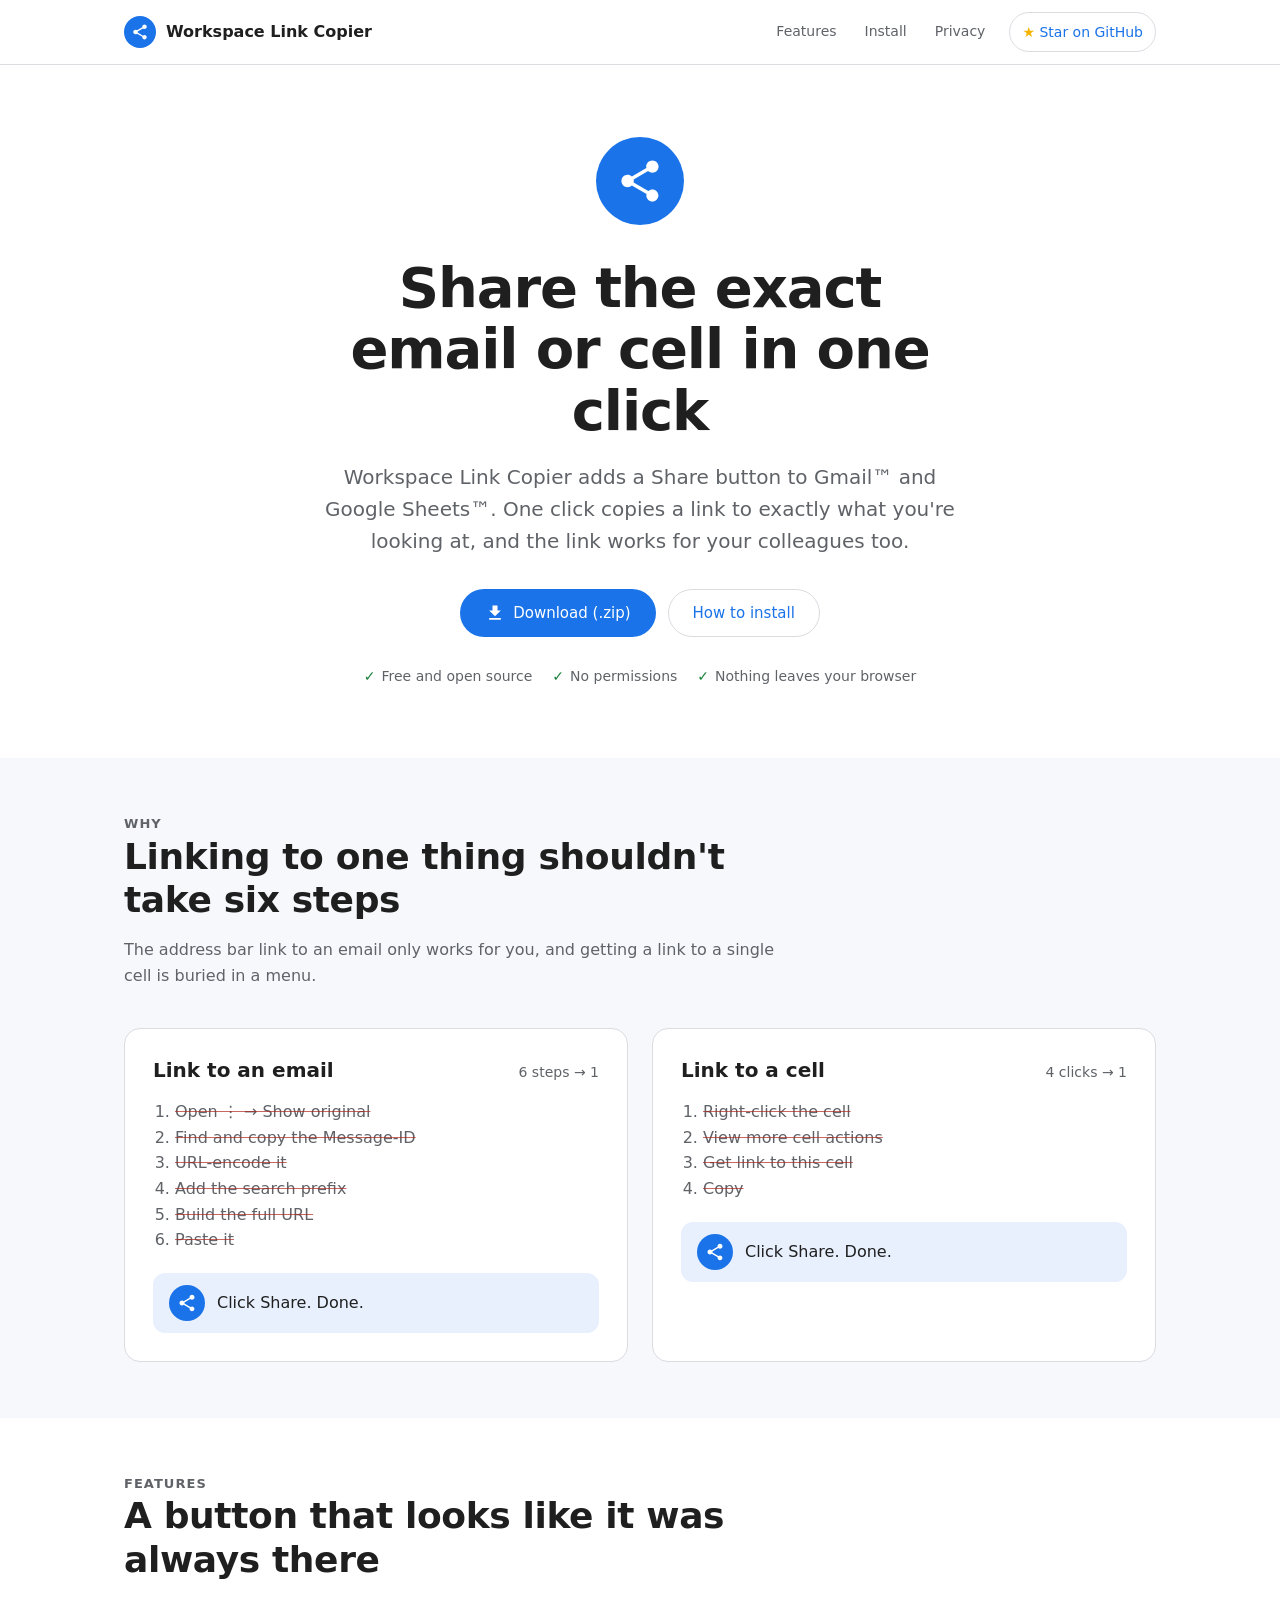
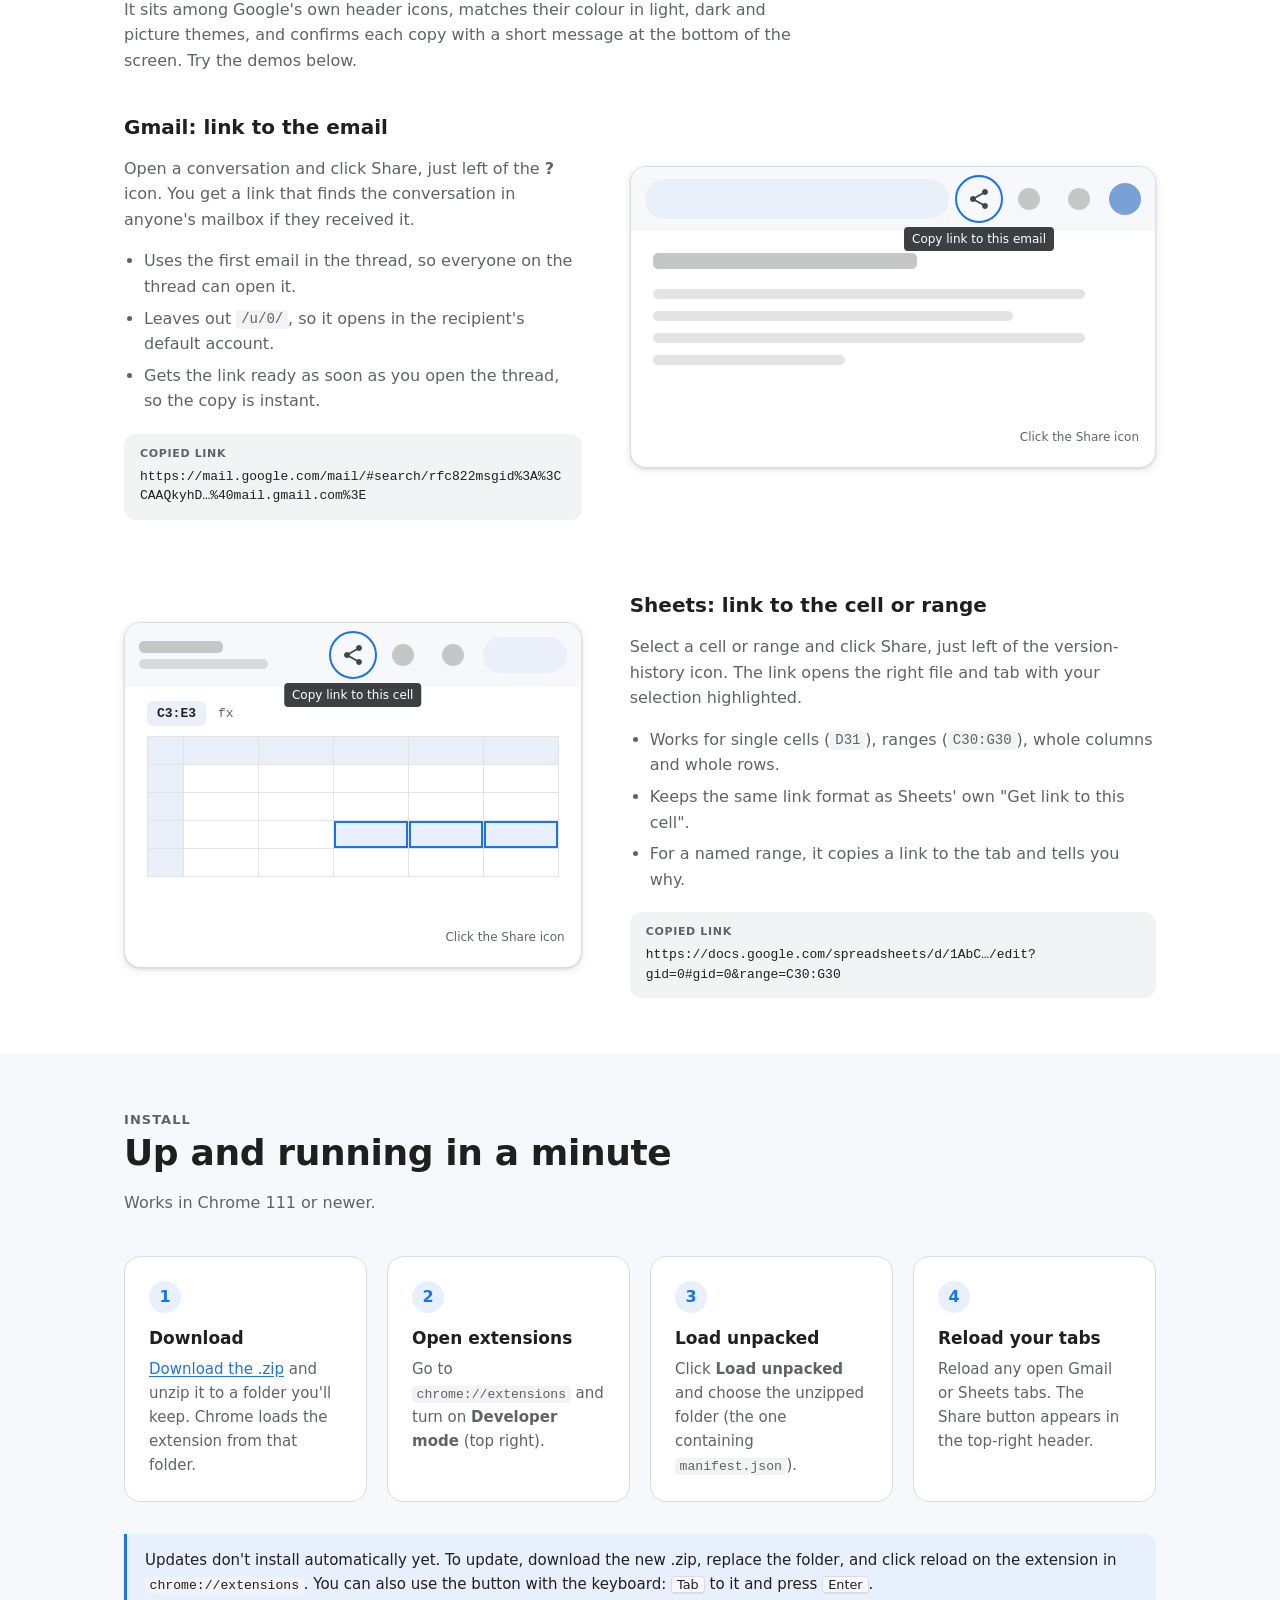
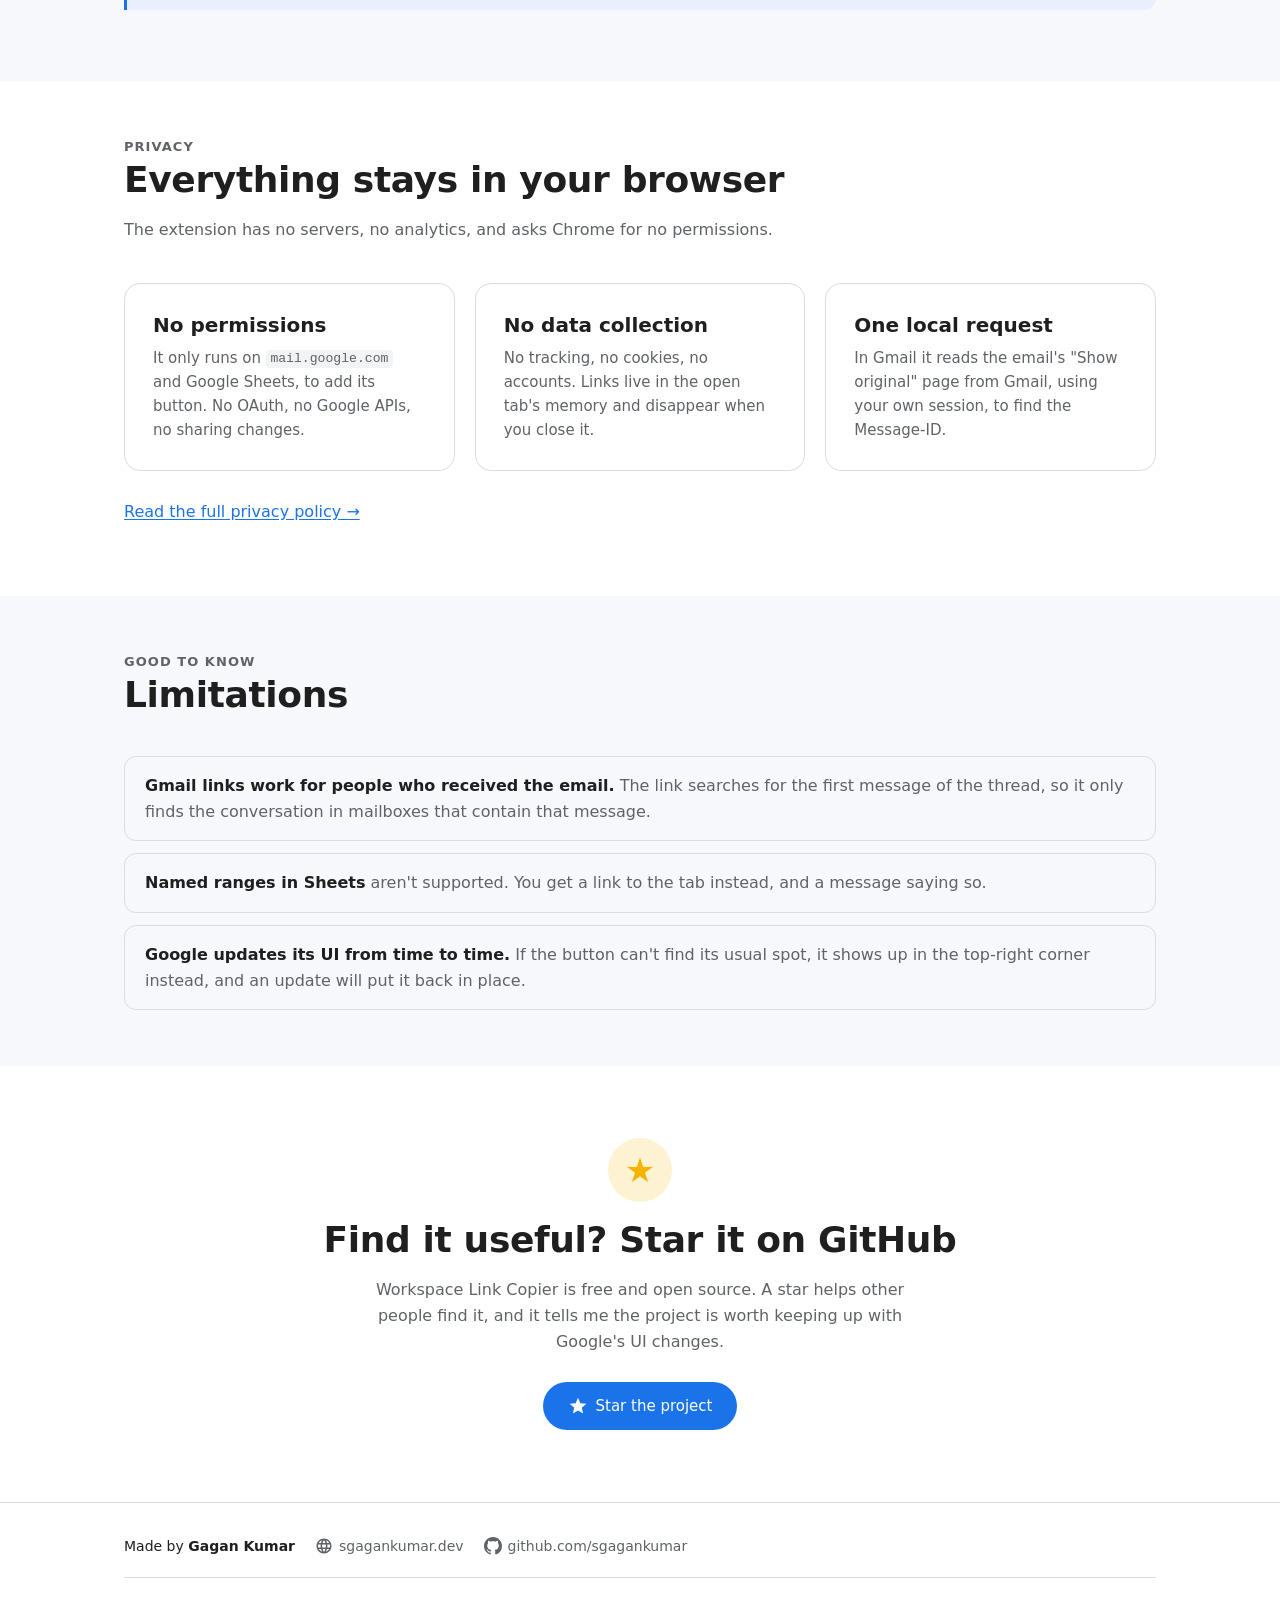
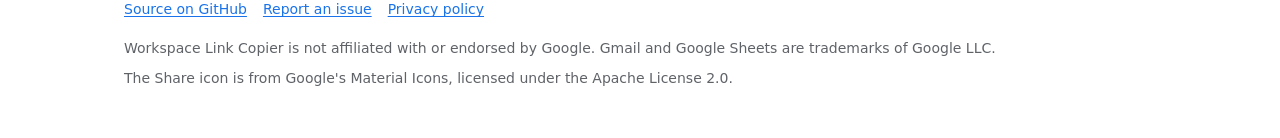
==== docs/index.html @ bc9a59db "Add project website, store assets, logo and star requests - docs/: GitHub Pages site (landing page w" ====
<!doctype html>
<html lang="en">
<head>
  <meta charset="utf-8">
  <meta name="viewport" content="width=device-width, initial-scale=1">
  <title>Workspace Link Copier</title>
  <meta name="description" content="Copy Email & Cell Links for Gmail™ and Sheets™ in one click. A free Chrome extension with no permissions; nothing leaves your browser.">
  <meta name="theme-color" content="#1a73e8">
  <link rel="icon" type="image/svg+xml" href="assets/icon.svg">
  <link rel="icon" type="image/png" sizes="32x32" href="assets/favicon-32.png">
  <link rel="apple-touch-icon" href="assets/icon-128.png">
  <meta property="og:type" content="website">
  <meta property="og:title" content="Workspace Link Copier">
  <meta property="og:description" content="Copy Email & Cell Links for Gmail™ and Sheets™ in one click.">
  <meta property="og:url" content="https://sgagankumar.github.io/workspace-link-copier/">
  <meta property="og:image" content="https://sgagankumar.github.io/workspace-link-copier/assets/social-preview.png">
  <meta name="twitter:card" content="summary_large_image">
  <link rel="stylesheet" href="assets/site.css">
</head>
<body>

<header class="nav">
  <div class="wrap">
    <a class="brand" href="./"><img src="assets/icon.svg" alt="" width="32" height="32">Workspace Link Copier</a>
    <nav class="nav-links" aria-label="Main">
      <a href="#features">Features</a>
      <a href="#install">Install</a>
      <a href="privacy.html">Privacy</a>
      <a class="keep nav-star" href="https://github.com/sgagankumar/workspace-link-copier"><span aria-hidden="true">★</span> Star on GitHub</a>
    </nav>
  </div>
</header>

<main>
  <div class="hero">
    <div class="wrap">
      <img class="hero-icon" src="assets/icon.svg" alt="" width="88" height="88">
      <h1>Share the exact email or cell in one click</h1>
      <p class="lede">Workspace Link Copier adds a Share button to Gmail™ and Google Sheets™. One click copies a link to exactly what you're looking at, and the link works for your colleagues too.</p>
      <div class="cta">
        <a class="btn btn-primary" href="https://github.com/sgagankumar/workspace-link-copier/archive/refs/heads/main.zip">
          <svg viewBox="0 0 24 24" aria-hidden="true"><path d="M5 20h14v-2H5v2zm14-11h-4V3H9v6H5l7 7 7-7z"/></svg>
          Download (.zip)
        </a>
        <a class="btn btn-secondary" href="#install">How to install</a>
      </div>
      <ul class="badges">
        <li>Free and open source</li>
        <li>No permissions</li>
        <li>Nothing leaves your browser</li>
      </ul>
    </div>
  </div>

  <section class="section-alt" aria-labelledby="why">
    <div class="wrap">
      <div class="section-head">
        <p class="eyebrow">Why</p>
        <h2 id="why">Linking to one thing shouldn't take six steps</h2>
        <p>The address bar link to an email only works for you, and getting a link to a single cell is buried in a menu.</p>
      </div>
      <div class="compare">
        <div class="card">
          <h3>Link to an email <span class="count">6 steps → 1</span></h3>
          <ol class="steps-old">
            <li>Open ⋮ → Show original</li>
            <li>Find and copy the Message-ID</li>
            <li>URL-encode it</li>
            <li>Add the search prefix</li>
            <li>Build the full URL</li>
            <li>Paste it</li>
          </ol>
          <div class="step-new">
            <span class="glyph"><svg viewBox="0 0 24 24" aria-hidden="true"><path d="M18 16.08c-.76 0-1.44.3-1.96.77L8.91 12.7c.05-.23.09-.46.09-.7s-.04-.47-.09-.7l7.05-4.11c.54.5 1.25.81 2.04.81 1.66 0 3-1.34 3-3s-1.34-3-3-3-3 1.34-3 3c0 .24.04.47.09.7L8.04 9.81C7.5 9.31 6.79 9 6 9c-1.66 0-3 1.34-3 3s1.34 3 3 3c.79 0 1.5-.31 2.04-.81l7.12 4.16c-.05.21-.08.43-.08.65 0 1.61 1.31 2.92 2.92 2.92 1.61 0 2.92-1.31 2.92-2.92s-1.31-2.92-2.92-2.92z"/></svg></span>
            Click Share. Done.
          </div>
        </div>
        <div class="card">
          <h3>Link to a cell <span class="count">4 clicks → 1</span></h3>
          <ol class="steps-old">
            <li>Right-click the cell</li>
            <li>View more cell actions</li>
            <li>Get link to this cell</li>
            <li>Copy</li>
          </ol>
          <div class="step-new">
            <span class="glyph"><svg viewBox="0 0 24 24" aria-hidden="true"><path d="M18 16.08c-.76 0-1.44.3-1.96.77L8.91 12.7c.05-.23.09-.46.09-.7s-.04-.47-.09-.7l7.05-4.11c.54.5 1.25.81 2.04.81 1.66 0 3-1.34 3-3s-1.34-3-3-3-3 1.34-3 3c0 .24.04.47.09.7L8.04 9.81C7.5 9.31 6.79 9 6 9c-1.66 0-3 1.34-3 3s1.34 3 3 3c.79 0 1.5-.31 2.04-.81l7.12 4.16c-.05.21-.08.43-.08.65 0 1.61 1.31 2.92 2.92 2.92 1.61 0 2.92-1.31 2.92-2.92s-1.31-2.92-2.92-2.92z"/></svg></span>
            Click Share. Done.
          </div>
        </div>
      </div>
    </div>
  </section>

  <section id="features" aria-labelledby="features-title">
    <div class="wrap">
      <div class="section-head">
        <p class="eyebrow">Features</p>
        <h2 id="features-title">A button that looks like it was always there</h2>
        <p>It sits among Google's own header icons, matches their colour in light, dark and picture themes, and confirms each copy with a short message at the bottom of the screen. Try the demos below.</p>
      </div>

      <div class="feature">
        <div class="feature-copy">
          <h3>Gmail: link to the email</h3>
          <p>Open a conversation and click Share, just left of the <strong>?</strong> icon. You get a link that finds the conversation in anyone's mailbox if they received it.</p>
          <ul>
            <li>Uses the first email in the thread, so everyone on the thread can open it.</li>
            <li>Leaves out <code>/u/0/</code>, so it opens in the recipient's default account.</li>
            <li>Gets the link ready as soon as you open the thread, so the copy is instant.</li>
          </ul>
          <div class="link-sample"><span>Copied link</span>https://mail.google.com/mail/#search/rfc822msgid%3A%3CCAAQkyhD…%40mail.gmail.com%3E</div>
        </div>
        <div class="mock" data-demo>
          <div class="mock-bar">
            <div class="mock-pill"></div>
            <button class="demo-share" type="button" aria-label="Demo: copy link to this email">
              <svg viewBox="0 0 24 24" aria-hidden="true"><path d="M18 16.08c-.76 0-1.44.3-1.96.77L8.91 12.7c.05-.23.09-.46.09-.7s-.04-.47-.09-.7l7.05-4.11c.54.5 1.25.81 2.04.81 1.66 0 3-1.34 3-3s-1.34-3-3-3-3 1.34-3 3c0 .24.04.47.09.7L8.04 9.81C7.5 9.31 6.79 9 6 9c-1.66 0-3 1.34-3 3s1.34 3 3 3c.79 0 1.5-.31 2.04-.81l7.12 4.16c-.05.21-.08.43-.08.65 0 1.61 1.31 2.92 2.92 2.92 1.61 0 2.92-1.31 2.92-2.92s-1.31-2.92-2.92-2.92z"/></svg>
              <span class="mock-tooltip">Copy link to this email</span>
            </button>
            <span class="mock-dot"></span>
            <span class="mock-dot"></span>
            <span class="mock-avatar"></span>
          </div>
          <div class="mock-body">
            <div class="mock-line head"></div>
            <div class="mock-line w90"></div>
            <div class="mock-line w75"></div>
            <div class="mock-line w90"></div>
            <div class="mock-line w40"></div>
          </div>
          <div class="mock-snackbar" role="status" hidden>Link to email copied</div>
          <span class="mock-hint">Click the Share icon</span>
        </div>
      </div>

      <div class="feature flip">
        <div class="feature-copy">
          <h3>Sheets: link to the cell or range</h3>
          <p>Select a cell or range and click Share, just left of the version-history icon. The link opens the right file and tab with your selection highlighted.</p>
          <ul>
            <li>Works for single cells (<code>D31</code>), ranges (<code>C30:G30</code>), whole columns and whole rows.</li>
            <li>Keeps the same link format as Sheets' own "Get link to this cell".</li>
            <li>For a named range, it copies a link to the tab and tells you why.</li>
          </ul>
          <div class="link-sample"><span>Copied link</span>https://docs.google.com/spreadsheets/d/1AbC…/edit?gid=0#gid=0&amp;range=C30:G30</div>
        </div>
        <div class="mock" data-demo>
          <div class="mock-bar">
            <div class="mock-title"><i></i><i></i></div>
            <button class="demo-share" type="button" aria-label="Demo: copy link to this cell">
              <svg viewBox="0 0 24 24" aria-hidden="true"><path d="M18 16.08c-.76 0-1.44.3-1.96.77L8.91 12.7c.05-.23.09-.46.09-.7s-.04-.47-.09-.7l7.05-4.11c.54.5 1.25.81 2.04.81 1.66 0 3-1.34 3-3s-1.34-3-3-3-3 1.34-3 3c0 .24.04.47.09.7L8.04 9.81C7.5 9.31 6.79 9 6 9c-1.66 0-3 1.34-3 3s1.34 3 3 3c.79 0 1.5-.31 2.04-.81l7.12 4.16c-.05.21-.08.43-.08.65 0 1.61 1.31 2.92 2.92 2.92 1.61 0 2.92-1.31 2.92-2.92s-1.31-2.92-2.92-2.92z"/></svg>
              <span class="mock-tooltip">Copy link to this cell</span>
            </button>
            <span class="mock-dot"></span>
            <span class="mock-dot"></span>
            <span class="mock-chip"></span>
          </div>
          <div class="mock-namebox"><b>C3:E3</b><span>fx</span></div>
          <div class="mock-grid" aria-hidden="true">
            <div class="hdr"></div><div class="hdr"></div><div class="hdr"></div><div class="hdr"></div><div class="hdr"></div><div class="hdr"></div>
            <div class="hdr"></div><div></div><div></div><div></div><div></div><div></div>
            <div class="hdr"></div><div></div><div></div><div></div><div></div><div></div>
            <div class="hdr"></div><div></div><div></div><div class="sel"></div><div class="sel"></div><div class="sel"></div>
            <div class="hdr"></div><div></div><div></div><div></div><div></div><div></div>
          </div>
          <div class="mock-snackbar" role="status" hidden>Link to C3:E3 copied</div>
          <span class="mock-hint">Click the Share icon</span>
        </div>
      </div>
    </div>
  </section>

  <section id="install" class="section-alt" aria-labelledby="install-title">
    <div class="wrap">
      <div class="section-head">
        <p class="eyebrow">Install</p>
        <h2 id="install-title">Up and running in a minute</h2>
        <p>Works in Chrome 111 or newer.</p>
      </div>
      <ol class="steps">
        <li>
          <h3>Download</h3>
          <p><a href="https://github.com/sgagankumar/workspace-link-copier/archive/refs/heads/main.zip">Download the .zip</a> and unzip it to a folder you'll keep. Chrome loads the extension from that folder.</p>
        </li>
        <li>
          <h3>Open extensions</h3>
          <p>Go to <code>chrome://extensions</code> and turn on <strong>Developer mode</strong> (top right).</p>
        </li>
        <li>
          <h3>Load unpacked</h3>
          <p>Click <strong>Load unpacked</strong> and choose the unzipped folder (the one containing <code>manifest.json</code>).</p>
        </li>
        <li>
          <h3>Reload your tabs</h3>
          <p>Reload any open Gmail or Sheets tabs. The Share button appears in the top-right header.</p>
        </li>
      </ol>
      <p class="note">Updates don't install automatically yet. To update, download the new .zip, replace the folder, and click reload on the extension in <code>chrome://extensions</code>. You can also use the button with the keyboard: <kbd>Tab</kbd> to it and press <kbd>Enter</kbd>.</p>
    </div>
  </section>

  <section aria-labelledby="privacy-title">
    <div class="wrap">
      <div class="section-head">
        <p class="eyebrow">Privacy</p>
        <h2 id="privacy-title">Everything stays in your browser</h2>
        <p>The extension has no servers, no analytics, and asks Chrome for no permissions.</p>
      </div>
      <div class="pillars">
        <div class="card">
          <h3>No permissions</h3>
          <p>It only runs on <code>mail.google.com</code> and Google Sheets, to add its button. No OAuth, no Google APIs, no sharing changes.</p>
        </div>
        <div class="card">
          <h3>No data collection</h3>
          <p>No tracking, no cookies, no accounts. Links live in the open tab's memory and disappear when you close it.</p>
        </div>
        <div class="card">
          <h3>One local request</h3>
          <p>In Gmail it reads the email's "Show original" page from Gmail, using your own session, to find the Message-ID.</p>
        </div>
      </div>
      <p><a href="privacy.html">Read the full privacy policy →</a></p>
    </div>
  </section>

  <section class="section-alt" aria-labelledby="limits-title">
    <div class="wrap">
      <div class="section-head">
        <p class="eyebrow">Good to know</p>
        <h2 id="limits-title">Limitations</h2>
      </div>
      <ul class="limits">
        <li><strong>Gmail links work for people who received the email.</strong> The link searches for the first message of the thread, so it only finds the conversation in mailboxes that contain that message.</li>
        <li><strong>Named ranges in Sheets</strong> aren't supported. You get a link to the tab instead, and a message saying so.</li>
        <li><strong>Google updates its UI from time to time.</strong> If the button can't find its usual spot, it shows up in the top-right corner instead, and an update will put it back in place.</li>
      </ul>
    </div>
  </section>

  <section class="star-cta" aria-labelledby="star-title">
    <div class="wrap">
      <span class="star-glyph" aria-hidden="true">★</span>
      <h2 id="star-title">Find it useful? Star it on GitHub</h2>
      <p>Workspace Link Copier is free and open source. A star helps other people find it, and it tells me the project is worth keeping up with Google's UI changes.</p>
      <a class="btn btn-primary" href="https://github.com/sgagankumar/workspace-link-copier">
        <svg viewBox="0 0 24 24" aria-hidden="true"><path d="M12 17.27 18.18 21l-1.64-7.03L22 9.24l-7.19-.61L12 2 9.19 8.63 2 9.24l5.46 4.73L5.82 21z"/></svg>
        Star the project
      </a>
    </div>
  </section>
</main>

<footer>
  <div class="wrap">
    <div class="dev">
      <span>Made by <strong>Gagan Kumar</strong></span>
      <a href="https://sgagankumar.dev"><svg viewBox="0 0 24 24" aria-hidden="true"><path d="M11.99 2C6.47 2 2 6.48 2 12s4.47 10 9.99 10C17.52 22 22 17.52 22 12S17.52 2 11.99 2zm6.93 6h-2.95c-.32-1.25-.78-2.45-1.38-3.56 1.84.63 3.37 1.91 4.33 3.56zM12 4.04c.83 1.2 1.48 2.53 1.91 3.96h-3.82c.43-1.43 1.08-2.76 1.91-3.96zM4.26 14C4.1 13.36 4 12.69 4 12s.1-1.36.26-2h3.38c-.08.66-.14 1.32-.14 2 0 .68.06 1.34.14 2H4.26zm.82 2h2.95c.32 1.25.78 2.45 1.38 3.56-1.84-.63-3.37-1.9-4.33-3.56zm2.95-8H5.08c.96-1.66 2.49-2.93 4.33-3.56C8.81 5.55 8.35 6.75 8.03 8zM12 19.96c-.83-1.2-1.48-2.53-1.91-3.96h3.82c-.43 1.43-1.08 2.76-1.91 3.96zM14.34 14H9.66c-.09-.66-.16-1.32-.16-2 0-.68.07-1.35.16-2h4.68c.09.65.16 1.32.16 2 0 .68-.07 1.34-.16 2zm.25 5.56c.6-1.11 1.06-2.31 1.38-3.56h2.95c-.96 1.65-2.49 2.93-4.33 3.56zM16.36 14c.08-.66.14-1.32.14-2 0-.68-.06-1.34-.14-2h3.38c.16.64.26 1.31.26 2s-.1 1.36-.26 2h-3.38z"/></svg>sgagankumar.dev</a>
      <a href="https://github.com/sgagankumar"><svg viewBox="0 0 16 16" aria-hidden="true"><path d="M8 0C3.58 0 0 3.58 0 8c0 3.54 2.29 6.53 5.47 7.59.4.07.55-.17.55-.38 0-.19-.01-.82-.01-1.49-2.01.37-2.53-.49-2.69-.94-.09-.23-.48-.94-.82-1.13-.28-.15-.68-.52-.01-.53.63-.01 1.08.58 1.23.82.72 1.21 1.87.87 2.33.66.07-.52.28-.87.51-1.07-1.78-.2-3.64-.89-3.64-3.95 0-.87.31-1.59.82-2.15-.08-.2-.36-1.02.08-2.12 0 0 .67-.21 2.2.82.64-.18 1.32-.27 2-.27.68 0 1.36.09 2 .27 1.53-1.04 2.2-.82 2.2-.82.44 1.1.16 1.92.08 2.12.51.56.82 1.27.82 2.15 0 3.07-1.87 3.75-3.65 3.95.29.25.54.73.54 1.48 0 1.07-.01 1.93-.01 2.2 0 .21.15.46.55.38A8.013 8.013 0 0016 8c0-4.42-3.58-8-8-8z"/></svg>github.com/sgagankumar</a>
    </div>
    <nav aria-label="Footer">
      <a href="https://github.com/sgagankumar/workspace-link-copier">Source on GitHub</a>
      <a href="https://github.com/sgagankumar/workspace-link-copier/issues">Report an issue</a>
      <a href="privacy.html">Privacy policy</a>
    </nav>
    <p>Workspace Link Copier is not affiliated with or endorsed by Google. Gmail and Google Sheets are trademarks of Google LLC.</p>
    <p>The Share icon is from Google's Material Icons, licensed under the Apache License 2.0.</p>
  </div>
</footer>

<script>
  // Demo mocks: clicking the Share icon shows the snackbar, like the real extension.
  for (const mock of document.querySelectorAll('[data-demo]')) {
    const button = mock.querySelector('.demo-share');
    const snackbar = mock.querySelector('.mock-snackbar');
    const hint = mock.querySelector('.mock-hint');
    let timer = 0;
    button.addEventListener('click', () => {
      clearTimeout(timer);
      snackbar.hidden = false;
      if (hint) hint.remove();
      timer = setTimeout(() => { snackbar.hidden = true; }, 4000);
    });
  }
</script>
</body>
</html>
---- docs/assets/site.css ----
/* Workspace Link Copier — project site */

:root {
  --bg: #ffffff;
  --surface: #f6f8fc;
  --surface-2: #eaf0fa;
  --text: #1f1f1f;
  --muted: #5f6368;
  --border: #dadce0;
  --accent: #1a73e8;
  --accent-hover: #1765cc;
  --accent-ink: #ffffff;
  --accent-soft: #e8f0fe;
  --code-bg: #f1f3f4;
  --mock-bg: #ffffff;
  --mock-bar: #f6f8fc;
  --mock-icon: #c4c7c5;
  --mock-line: #e3e3e3;
  --icon: #444746;
  --tooltip-bg: #3c4043;
  --tooltip-ink: #ffffff;
  --snackbar: #323232;
  --strike: #b3261e;
  --ok: #188038;
  --shadow: 0 1px 2px rgba(60, 64, 67, 0.15), 0 2px 6px 2px rgba(60, 64, 67, 0.08);
  --radius: 16px;
  --font: system-ui, -apple-system, "Segoe UI", Roboto, "Helvetica Neue", Arial, sans-serif;
  --mono: ui-monospace, SFMono-Regular, Consolas, "Liberation Mono", Menlo, monospace;
  color-scheme: light;
}

@media (prefers-color-scheme: dark) {
  :root {
    --bg: #131314;
    --surface: #1b1c1d;
    --surface-2: #232527;
    --text: #e3e3e3;
    --muted: #9aa0a6;
    --border: #3c4043;
    --accent: #8ab4f8;
    --accent-hover: #aecbfa;
    --accent-ink: #062e6f;
    --accent-soft: #1d2f4d;
    --code-bg: #2a2b2d;
    --mock-bg: #1f1f1f;
    --mock-bar: #282a2c;
    --mock-icon: #5f6368;
    --mock-line: #3c4043;
    --icon: #c4c7c5;
    --tooltip-bg: #e8eaed;
    --tooltip-ink: #202124;
    --strike: #f2b8b5;
    --ok: #81c995;
    --shadow: 0 1px 3px rgba(0, 0, 0, 0.5), 0 4px 8px 3px rgba(0, 0, 0, 0.25);
    color-scheme: dark;
  }
}

*,
*::before,
*::after {
  box-sizing: border-box;
}

html {
  scroll-behavior: smooth;
}

body {
  margin: 0;
  background: var(--bg);
  color: var(--text);
  font: 400 16px/1.6 var(--font);
  -webkit-font-smoothing: antialiased;
}

a {
  color: var(--accent);
  text-underline-offset: 2px;
}

a:hover {
  color: var(--accent-hover);
}

code {
  font-family: var(--mono);
  font-size: 0.875em;
  background: var(--code-bg);
  padding: 0.1em 0.35em;
  border-radius: 4px;
  overflow-wrap: anywhere;
}

kbd {
  font-family: var(--font);
  font-size: 0.85em;
  border: 1px solid var(--border);
  border-bottom-width: 2px;
  border-radius: 4px;
  padding: 0 0.4em;
  background: var(--surface);
}

.wrap {
  width: 100%;
  max-width: 1080px;
  margin: 0 auto;
  padding: 0 24px;
}

@media (max-width: 600px) {
  .wrap {
    padding: 0 16px;
  }
}

/* ---------------------------------------------------------------- nav */

.nav {
  position: sticky;
  top: 0;
  z-index: 10;
  background: color-mix(in srgb, var(--bg) 88%, transparent);
  backdrop-filter: saturate(1.4) blur(10px);
  border-bottom: 1px solid var(--border);
}

.nav .wrap {
  display: flex;
  align-items: center;
  gap: 24px;
  height: 64px;
}

.brand {
  display: flex;
  align-items: center;
  gap: 10px;
  color: var(--text);
  text-decoration: none;
  font-weight: 600;
  white-space: nowrap;
}

.brand:hover {
  color: var(--text);
}

.brand img {
  width: 32px;
  height: 32px;
}

.nav-links {
  display: flex;
  gap: 4px;
  margin-left: auto;
}

.nav-links a {
  color: var(--muted);
  text-decoration: none;
  font-size: 14px;
  font-weight: 500;
  padding: 8px 12px;
  border-radius: 999px;
}

.nav-links a:hover {
  color: var(--text);
  background: var(--surface-2);
}

@media (max-width: 720px) {
  .nav-links a:not(.keep) {
    display: none;
  }
}

.nav-links .nav-star {
  color: var(--accent);
  border: 1px solid var(--border);
  margin-left: 8px;
}

.nav-links .nav-star span {
  color: #f4b400;
}

.nav-links .nav-star:hover {
  color: var(--accent);
  background: var(--accent-soft);
}

@media (max-width: 420px) {
  .brand {
    font-size: 15px;
  }

  .nav-links .nav-star {
    padding: 8px 10px;
    margin-left: 0;
  }
}

/* ---------------------------------------------------------------- star call to action */

.star-cta {
  text-align: center;
  padding: 72px 0;
}

.star-cta .star-glyph {
  display: inline-grid;
  place-items: center;
  width: 64px;
  height: 64px;
  margin-bottom: 16px;
  border-radius: 50%;
  background: color-mix(in srgb, #f4b400 18%, transparent);
  color: #f4b400;
  font-size: 34px;
  line-height: 1;
}

.star-cta p {
  max-width: 560px;
  margin: 0 auto 28px;
  color: var(--muted);
}

/* ---------------------------------------------------------------- buttons */

.btn {
  display: inline-flex;
  align-items: center;
  gap: 8px;
  height: 48px;
  padding: 0 24px;
  border-radius: 999px;
  font: 500 15px/1 var(--font);
  text-decoration: none;
  border: 1px solid transparent;
  transition: background-color 150ms, box-shadow 150ms;
}

.btn svg {
  width: 20px;
  height: 20px;
  fill: currentColor;
}

.btn-primary {
  background: var(--accent);
  color: var(--accent-ink);
}

.btn-primary:hover {
  background: var(--accent-hover);
  color: var(--accent-ink);
  box-shadow: var(--shadow);
}

.btn-secondary {
  border-color: var(--border);
  color: var(--accent);
  background: transparent;
}

.btn-secondary:hover {
  background: var(--accent-soft);
}

.btn:focus-visible,
.demo-share:focus-visible {
  outline: 2px solid var(--accent);
  outline-offset: 2px;
}

/* ---------------------------------------------------------------- hero */

.hero {
  padding: 72px 0 56px;
  text-align: center;
}

.hero-icon {
  width: 88px;
  height: 88px;
  margin-bottom: 24px;
}

.hero h1 {
  font-size: clamp(34px, 6vw, 56px);
  line-height: 1.1;
  letter-spacing: -0.02em;
  margin: 0 auto 20px;
  max-width: 16ch;
  font-weight: 700;
}

.hero .lede {
  font-size: clamp(17px, 2.2vw, 20px);
  color: var(--muted);
  max-width: 640px;
  margin: 0 auto 32px;
}

.cta {
  display: flex;
  flex-wrap: wrap;
  justify-content: center;
  gap: 12px;
}

.badges {
  display: flex;
  flex-wrap: wrap;
  justify-content: center;
  gap: 8px 20px;
  margin-top: 28px;
  padding: 0;
  list-style: none;
  color: var(--muted);
  font-size: 14px;
}

.badges li::before {
  content: "✓";
  color: var(--ok);
  font-weight: 700;
  margin-right: 6px;
}

/* ---------------------------------------------------------------- sections */

section {
  padding: 56px 0;
}

.section-alt {
  background: var(--surface);
}

.eyebrow {
  color: var(--accent);
  font-size: 13px;
  font-weight: 600;
  letter-spacing: 0.08em;
  text-transform: uppercase;
  margin: 0 0 8px;
}

h2 {
  font-size: clamp(26px, 4vw, 36px);
  line-height: 1.2;
  letter-spacing: -0.01em;
  margin: 0 0 16px;
}

h3 {
  font-size: 20px;
  line-height: 1.3;
  margin: 0 0 8px;
}

.section-head {
  max-width: 680px;
  margin-bottom: 40px;
}

.section-head p {
  color: var(--muted);
  margin: 0;
}

/* ---------------------------------------------------------------- before / after */

.compare {
  display: grid;
  grid-template-columns: repeat(2, minmax(0, 1fr));
  gap: 24px;
}

@media (max-width: 760px) {
  .compare {
    grid-template-columns: minmax(0, 1fr);
  }
}

.card {
  background: var(--bg);
  border: 1px solid var(--border);
  border-radius: var(--radius);
  padding: 28px;
}

.card h3 {
  display: flex;
  align-items: baseline;
  justify-content: space-between;
  gap: 12px;
}

.count {
  font-size: 14px;
  font-weight: 500;
  color: var(--muted);
  white-space: nowrap;
}

.steps-old {
  margin: 16px 0 20px;
  padding-left: 22px;
  color: var(--muted);
}

.steps-old li {
  text-decoration: line-through;
  text-decoration-color: color-mix(in srgb, var(--strike) 70%, transparent);
}

.step-new {
  display: flex;
  align-items: center;
  gap: 12px;
  padding: 12px 16px;
  border-radius: 12px;
  background: var(--accent-soft);
  font-weight: 500;
}

.step-new .glyph {
  flex: none;
  width: 36px;
  height: 36px;
  border-radius: 50%;
  display: grid;
  place-items: center;
  background: var(--accent);
  color: var(--accent-ink);
}

.step-new .glyph svg {
  width: 20px;
  height: 20px;
  fill: currentColor;
}

/* ---------------------------------------------------------------- features */

.feature {
  display: grid;
  grid-template-columns: minmax(0, 1fr) minmax(0, 1.15fr);
  gap: 48px;
  align-items: center;
}

.feature + .feature {
  margin-top: 72px;
}

.feature.flip .feature-copy {
  order: 2;
}

@media (max-width: 860px) {
  .feature {
    grid-template-columns: minmax(0, 1fr);
    gap: 28px;
  }

  .feature.flip .feature-copy {
    order: 0;
  }
}

.feature-copy p {
  color: var(--muted);
}

.feature-copy ul {
  padding-left: 20px;
  color: var(--muted);
}

.feature-copy li + li {
  margin-top: 6px;
}

.link-sample {
  margin-top: 20px;
  padding: 14px 16px;
  border-radius: 12px;
  background: var(--code-bg);
  font: 13px/1.5 var(--mono);
  color: var(--text);
  overflow-wrap: anywhere;
}

.link-sample span {
  display: block;
  font: 600 11px/1 var(--font);
  letter-spacing: 0.06em;
  text-transform: uppercase;
  color: var(--muted);
  margin-bottom: 8px;
}

/* ---------------------------------------------------------------- mock UI */

.mock {
  position: relative;
  background: var(--mock-bg);
  border: 1px solid var(--border);
  border-radius: var(--radius);
  box-shadow: var(--shadow);
  overflow: hidden;
  min-height: 300px;
}

.mock-bar {
  display: flex;
  align-items: center;
  gap: 10px;
  height: 64px;
  padding: 0 14px;
  background: var(--mock-bar);
}

.mock-pill {
  flex: 1;
  min-width: 0;
  height: 40px;
  border-radius: 999px;
  background: var(--surface-2);
}

.mock-title {
  display: flex;
  flex-direction: column;
  gap: 6px;
  flex: 1;
  min-width: 0;
}

.mock-title i {
  display: block;
  height: 10px;
  border-radius: 5px;
  background: var(--mock-icon);
}

.mock-title i:first-child {
  width: 46%;
  height: 12px;
}

.mock-title i:last-child {
  width: 70%;
  opacity: 0.6;
}

.mock-dot {
  flex: none;
  width: 22px;
  height: 22px;
  margin: 9px;
  border-radius: 50%;
  background: var(--mock-icon);
}

.mock-avatar {
  flex: none;
  width: 32px;
  height: 32px;
  border-radius: 50%;
  background: color-mix(in srgb, var(--accent) 45%, var(--mock-icon));
}

.mock-chip {
  flex: none;
  width: 84px;
  height: 36px;
  border-radius: 999px;
  background: var(--surface-2);
}

.demo-share {
  position: relative;
  flex: none;
  width: 40px;
  height: 40px;
  border: 0;
  padding: 0;
  border-radius: 50%;
  display: grid;
  place-items: center;
  background: transparent;
  color: var(--icon);
  cursor: pointer;
  transition: background-color 150ms;
}

.demo-share svg {
  width: 24px;
  height: 24px;
  fill: currentColor;
}

.demo-share:hover {
  background: color-mix(in srgb, currentColor 8%, transparent);
}

.demo-share:active {
  background: color-mix(in srgb, currentColor 12%, transparent);
}

/* attention ring so the eye finds the button in the mock */
.demo-share::after {
  content: "";
  position: absolute;
  inset: -4px;
  border-radius: 50%;
  border: 2px solid var(--accent);
  animation: pulse 2.4s ease-out infinite;
  pointer-events: none;
}

@keyframes pulse {
  0% {
    opacity: 0.9;
    transform: scale(0.9);
  }
  70%,
  100% {
    opacity: 0;
    transform: scale(1.35);
  }
}

.mock-tooltip {
  position: absolute;
  top: calc(100% + 8px);
  left: 50%;
  transform: translateX(-50%);
  white-space: nowrap;
  padding: 4px 8px;
  border-radius: 4px;
  background: var(--tooltip-bg);
  color: var(--tooltip-ink);
  font: 500 12px/16px var(--font);
  pointer-events: none;
}

.mock-body {
  padding: 22px 22px 90px;
}

.mock-line {
  height: 10px;
  border-radius: 5px;
  background: var(--mock-line);
  margin-bottom: 12px;
}

.mock-line.w90 {
  width: 90%;
}

.mock-line.w75 {
  width: 75%;
}

.mock-line.w60 {
  width: 60%;
}

.mock-line.w40 {
  width: 40%;
}

.mock-line.head {
  height: 16px;
  width: 55%;
  background: var(--mock-icon);
  margin-bottom: 20px;
}

.mock-grid {
  display: grid;
  grid-template-columns: 36px repeat(5, 1fr);
  border-top: 1px solid var(--mock-line);
  border-left: 1px solid var(--mock-line);
  margin: 0 22px 90px;
}

.mock-grid div {
  height: 28px;
  border-right: 1px solid var(--mock-line);
  border-bottom: 1px solid var(--mock-line);
}

.mock-grid .hdr {
  background: var(--surface-2);
}

.mock-grid .sel {
  background: var(--accent-soft);
  box-shadow: inset 0 0 0 2px var(--accent);
}

.mock-namebox {
  display: flex;
  align-items: center;
  gap: 12px;
  margin: 14px 22px 10px;
  font: 500 13px/1 var(--mono);
  color: var(--muted);
}

.mock-namebox b {
  padding: 6px 10px;
  border-radius: 6px;
  background: var(--surface-2);
  color: var(--text);
}

.mock-snackbar {
  position: absolute;
  left: 16px;
  bottom: 16px;
  min-width: min(288px, calc(100% - 32px));
  padding: 14px 24px;
  border-radius: 4px;
  background: var(--snackbar);
  color: #fff;
  font: 400 14px/20px var(--font);
  box-shadow: 0 3px 5px -1px rgba(0, 0, 0, 0.2), 0 6px 10px rgba(0, 0, 0, 0.14), 0 1px 18px rgba(0, 0, 0, 0.12);
  transition: opacity 150ms, transform 150ms;
}

.mock-snackbar[hidden] {
  display: block;
  opacity: 0;
  transform: translateY(12px);
}

.mock-hint {
  position: absolute;
  right: 16px;
  bottom: 20px;
  font-size: 12px;
  color: var(--muted);
}

/* ---------------------------------------------------------------- install */

.steps {
  counter-reset: step;
  display: grid;
  grid-template-columns: repeat(4, minmax(0, 1fr));
  gap: 20px;
  padding: 0;
  margin: 0 0 32px;
  list-style: none;
}

@media (max-width: 900px) {
  .steps {
    grid-template-columns: repeat(2, minmax(0, 1fr));
  }
}

@media (max-width: 520px) {
  .steps {
    grid-template-columns: minmax(0, 1fr);
  }
}

.steps li {
  counter-increment: step;
  background: var(--bg);
  border: 1px solid var(--border);
  border-radius: var(--radius);
  padding: 24px;
}

.steps li::before {
  content: counter(step);
  display: grid;
  place-items: center;
  width: 32px;
  height: 32px;
  margin-bottom: 14px;
  border-radius: 50%;
  background: var(--accent-soft);
  color: var(--accent);
  font-weight: 700;
}

.steps h3 {
  font-size: 17px;
}

.steps p {
  margin: 0;
  color: var(--muted);
  font-size: 15px;
}

.note {
  border-left: 3px solid var(--accent);
  background: var(--accent-soft);
  padding: 14px 18px;
  border-radius: 0 12px 12px 0;
  font-size: 15px;
}

/* ---------------------------------------------------------------- privacy cards */

.pillars {
  display: grid;
  grid-template-columns: repeat(3, minmax(0, 1fr));
  gap: 20px;
  margin-bottom: 28px;
}

@media (max-width: 760px) {
  .pillars {
    grid-template-columns: minmax(0, 1fr);
  }
}

.pillars .card p {
  margin: 0;
  color: var(--muted);
  font-size: 15px;
}

/* ---------------------------------------------------------------- limitations */

.limits {
  display: grid;
  gap: 12px;
  padding: 0;
  margin: 0;
  list-style: none;
}

.limits li {
  padding: 16px 20px;
  border: 1px solid var(--border);
  border-radius: 12px;
  color: var(--muted);
}

.limits strong {
  color: var(--text);
}

/* ---------------------------------------------------------------- prose (privacy page) */

.prose {
  max-width: 720px;
  padding: 56px 0 72px;
}

.prose h1 {
  font-size: clamp(30px, 5vw, 42px);
  line-height: 1.15;
  margin: 0 0 8px;
}

.prose .updated {
  color: var(--muted);
  margin: 0 0 32px;
}

.prose h2 {
  font-size: 22px;
  margin: 40px 0 12px;
}

.prose ul {
  padding-left: 22px;
}

.prose li + li {
  margin-top: 8px;
}

/* ---------------------------------------------------------------- footer */

footer {
  border-top: 1px solid var(--border);
  padding: 32px 0 48px;
  color: var(--muted);
  font-size: 14px;
}

footer .wrap {
  display: grid;
  gap: 8px;
}

footer p {
  margin: 0;
}

footer nav {
  display: flex;
  flex-wrap: wrap;
  gap: 16px;
  margin-bottom: 8px;
}

.dev {
  display: flex;
  flex-wrap: wrap;
  align-items: center;
  gap: 8px 20px;
  padding-bottom: 20px;
  margin-bottom: 12px;
  border-bottom: 1px solid var(--border);
  color: var(--text);
}

.dev strong {
  font-weight: 600;
}

.dev a {
  display: inline-flex;
  align-items: center;
  gap: 6px;
  color: var(--muted);
  text-decoration: none;
  font-weight: 500;
}

.dev a:hover {
  color: var(--accent);
}

.dev svg {
  width: 18px;
  height: 18px;
  fill: currentColor;
}

@media (prefers-reduced-motion: reduce) {
  html {
    scroll-behavior: auto;
  }

  .demo-share::after {
    animation: none;
    opacity: 0;
  }

  .mock-snackbar {
    transition: none;
  }
}
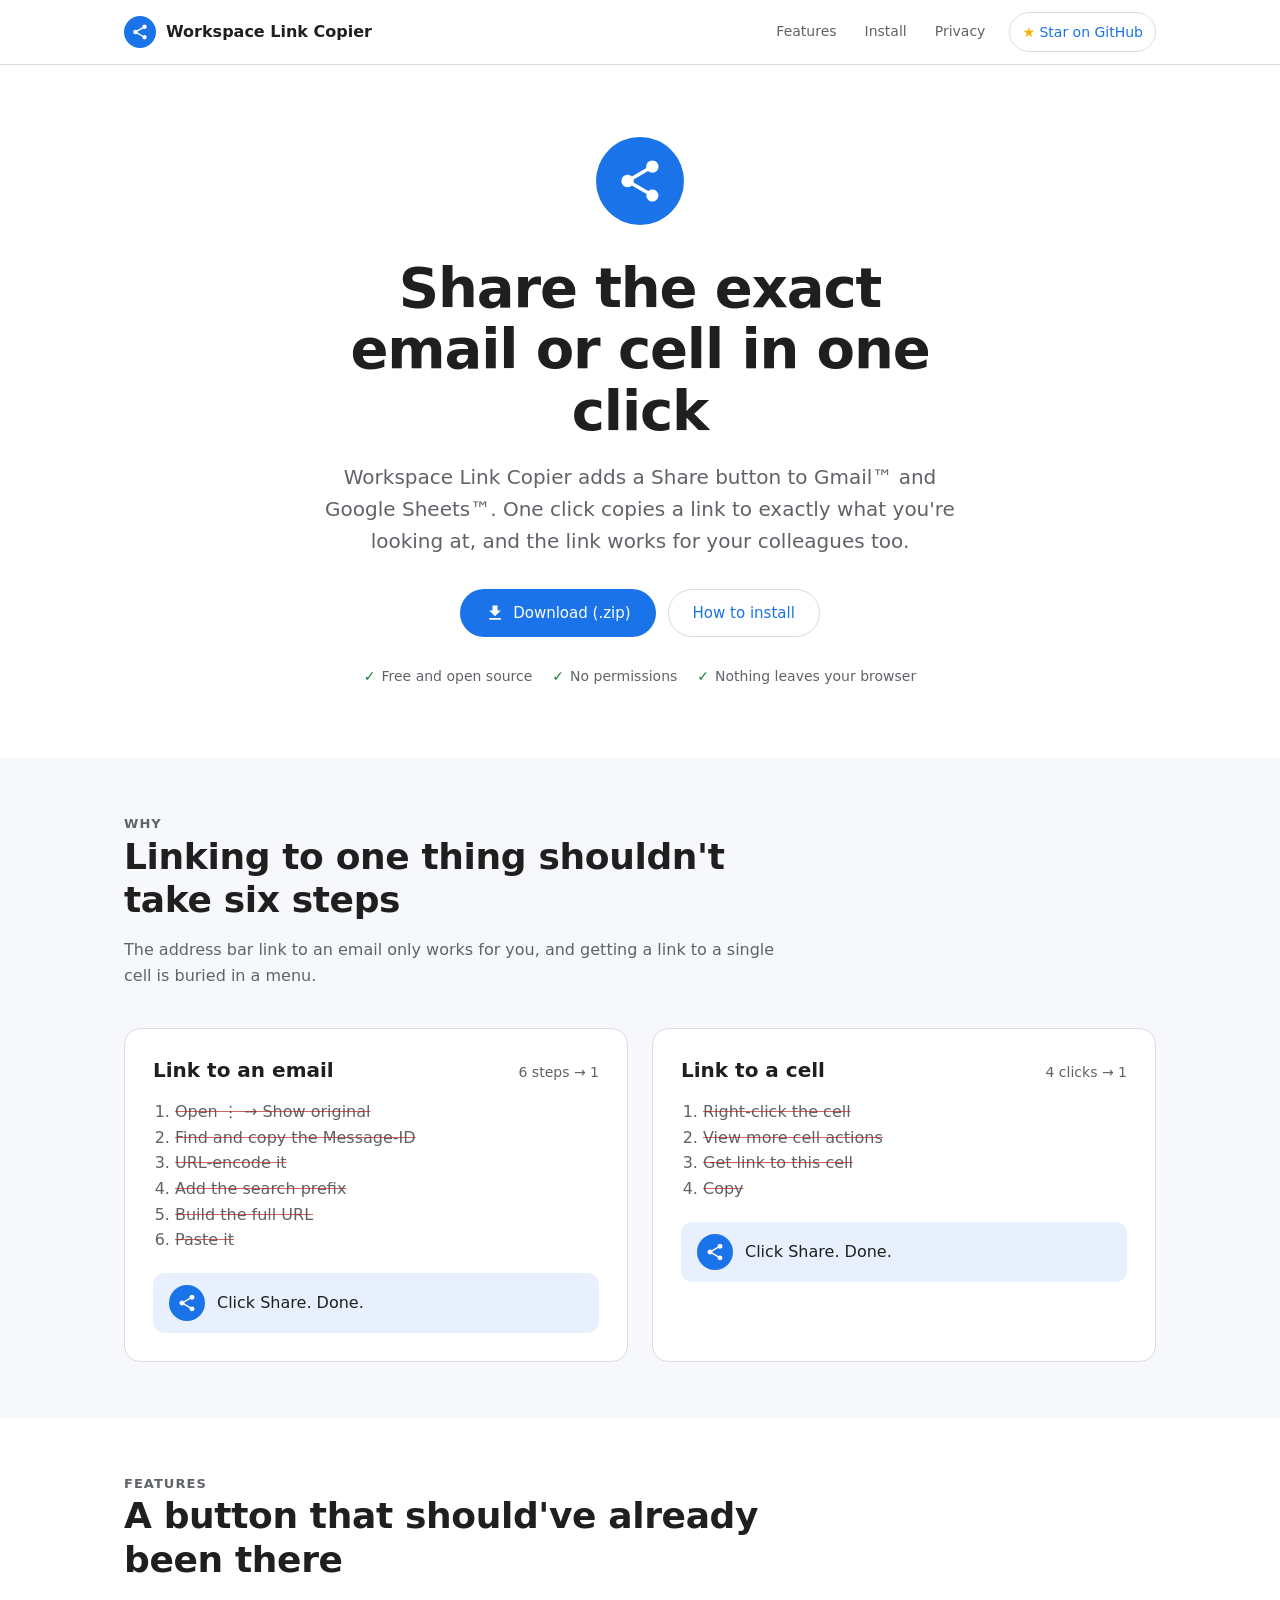
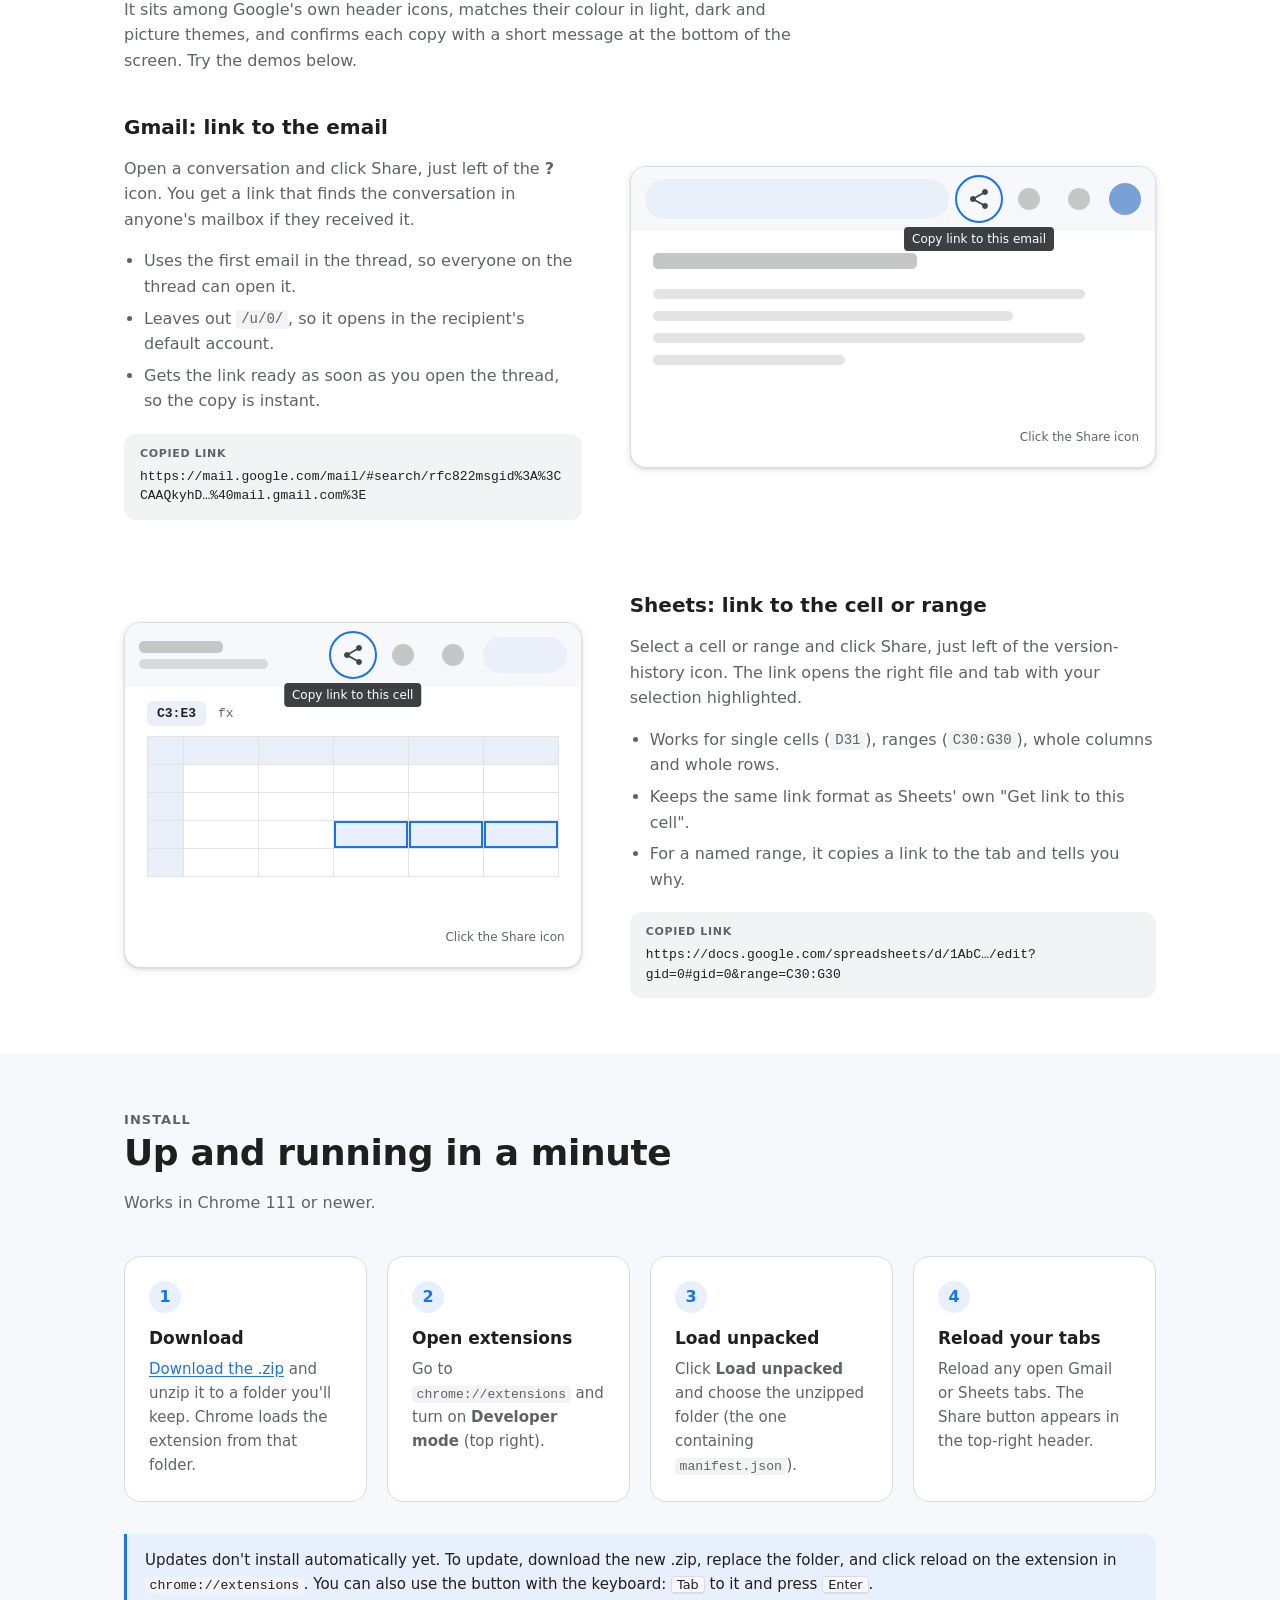
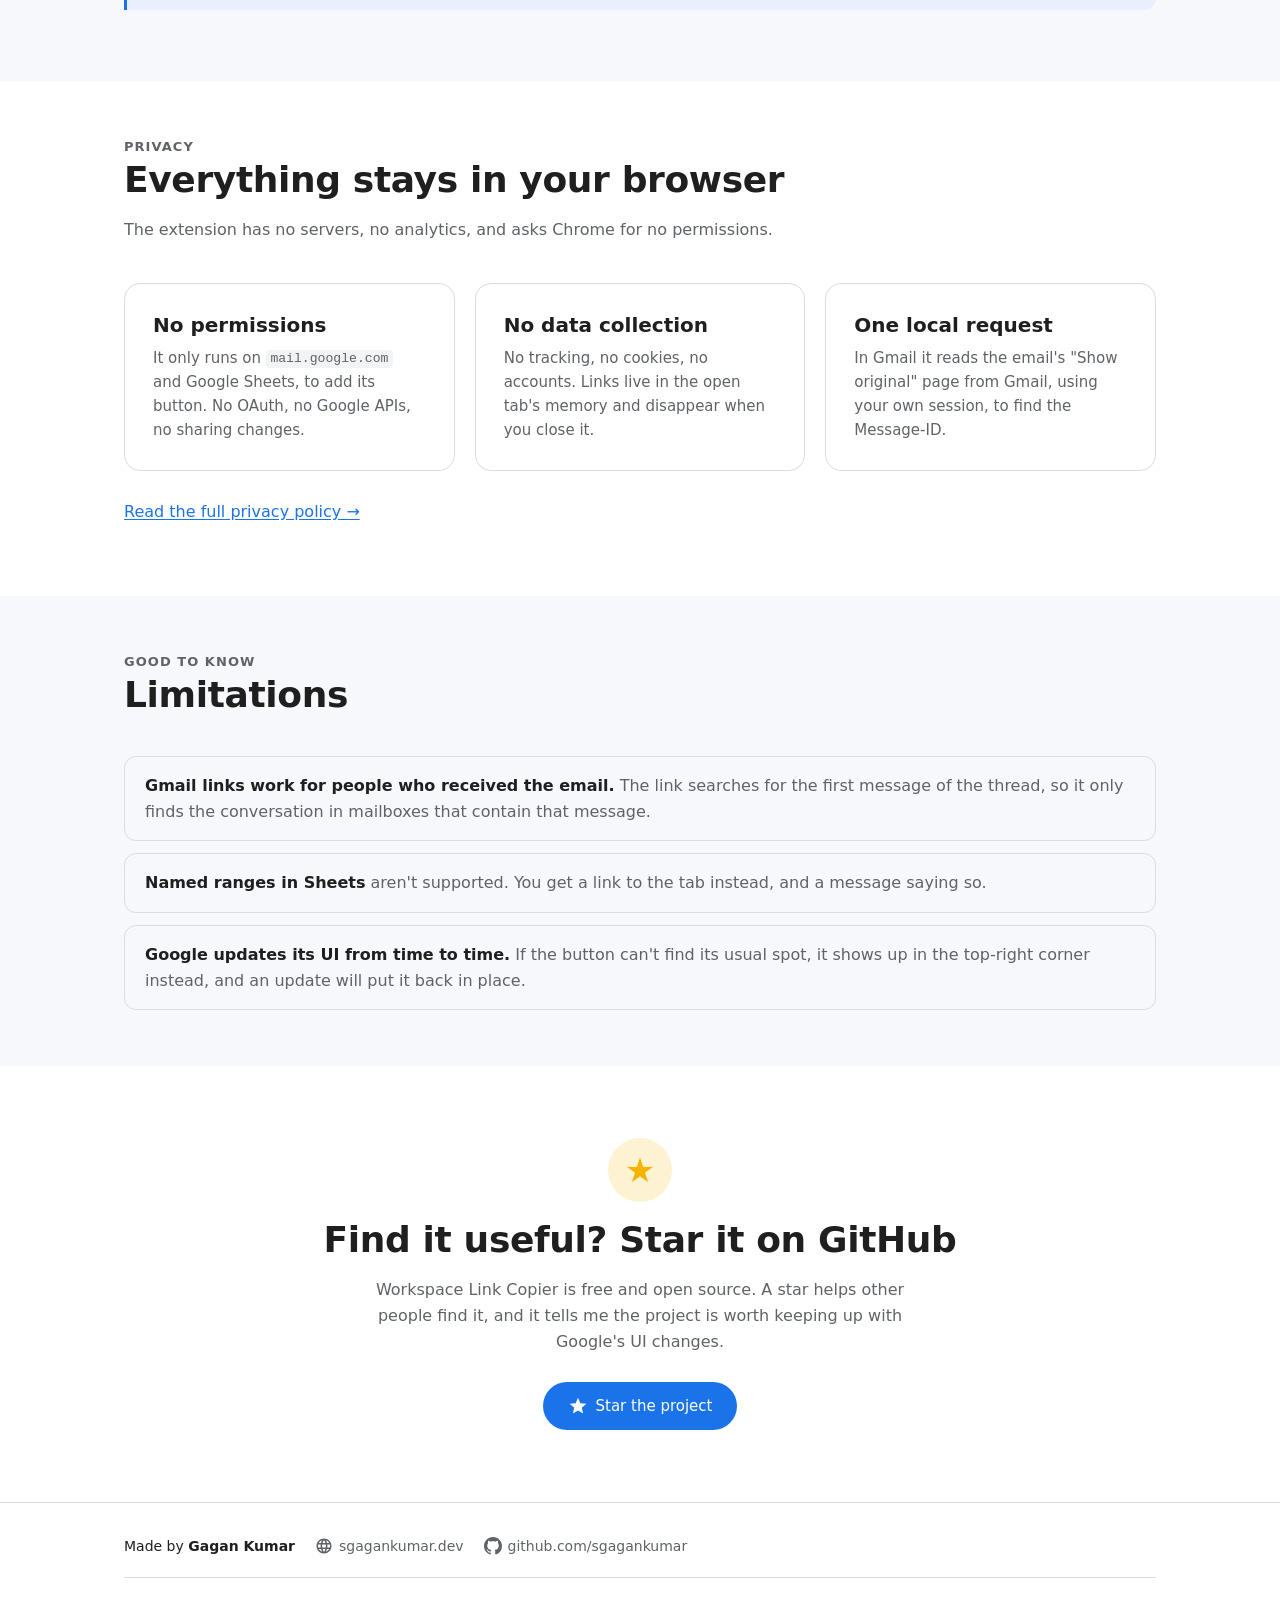
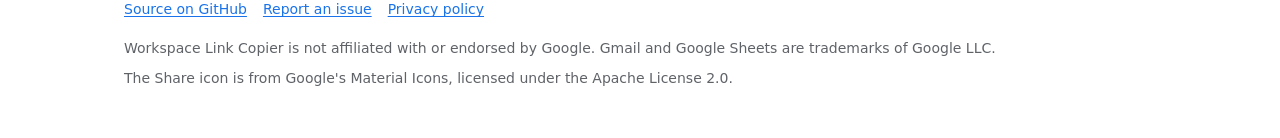
==== commit 0c924c72: "Site: reword features heading Co-Authored-By: Claude Opus 5.5 <noreply@anthropic.com>" ====
--- a/docs/index.html
+++ b/docs/index.html
@@ -96,7 +96,7 @@
     <div class="wrap">
       <div class="section-head">
         <p class="eyebrow">Features</p>
-        <h2 id="features-title">A button that looks like it was always there</h2>
+        <h2 id="features-title">A button that should've already been there</h2>
         <p>It sits among Google's own header icons, matches their colour in light, dark and picture themes, and confirms each copy with a short message at the bottom of the screen. Try the demos below.</p>
       </div>
 
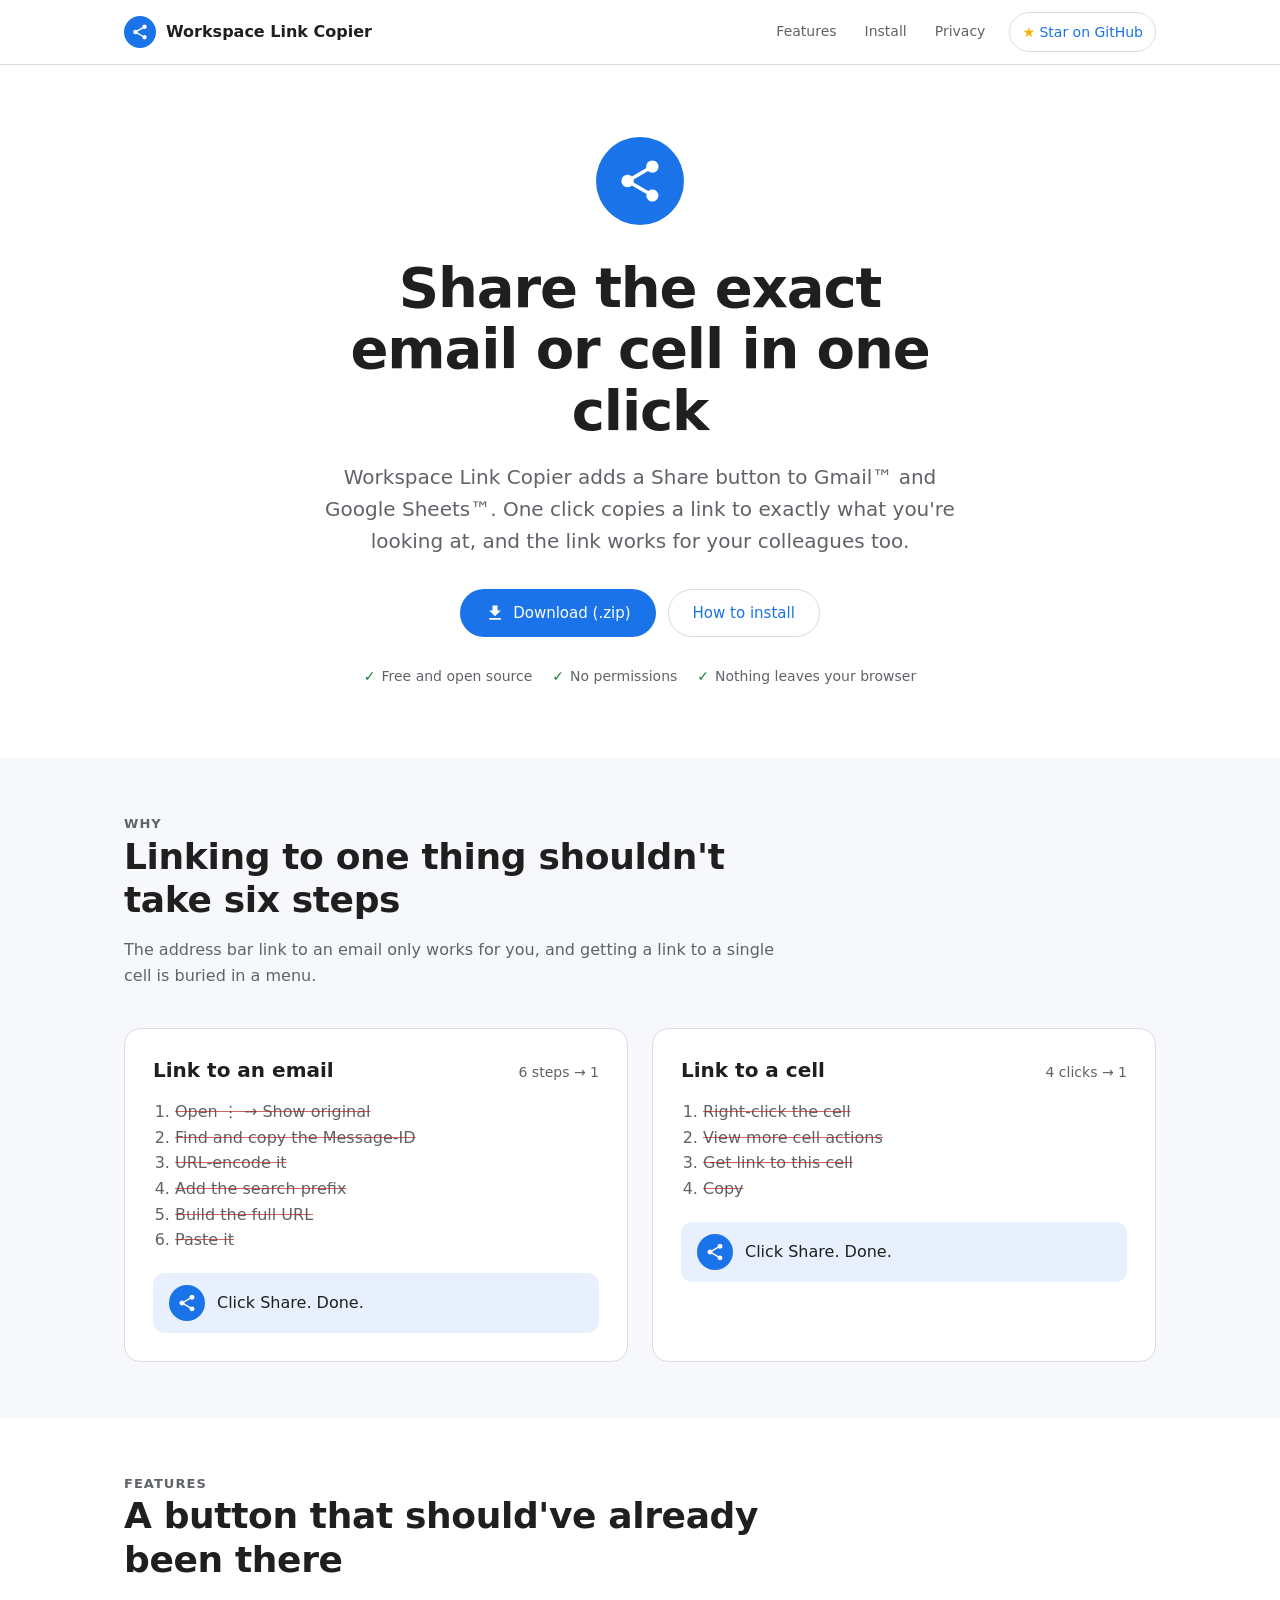
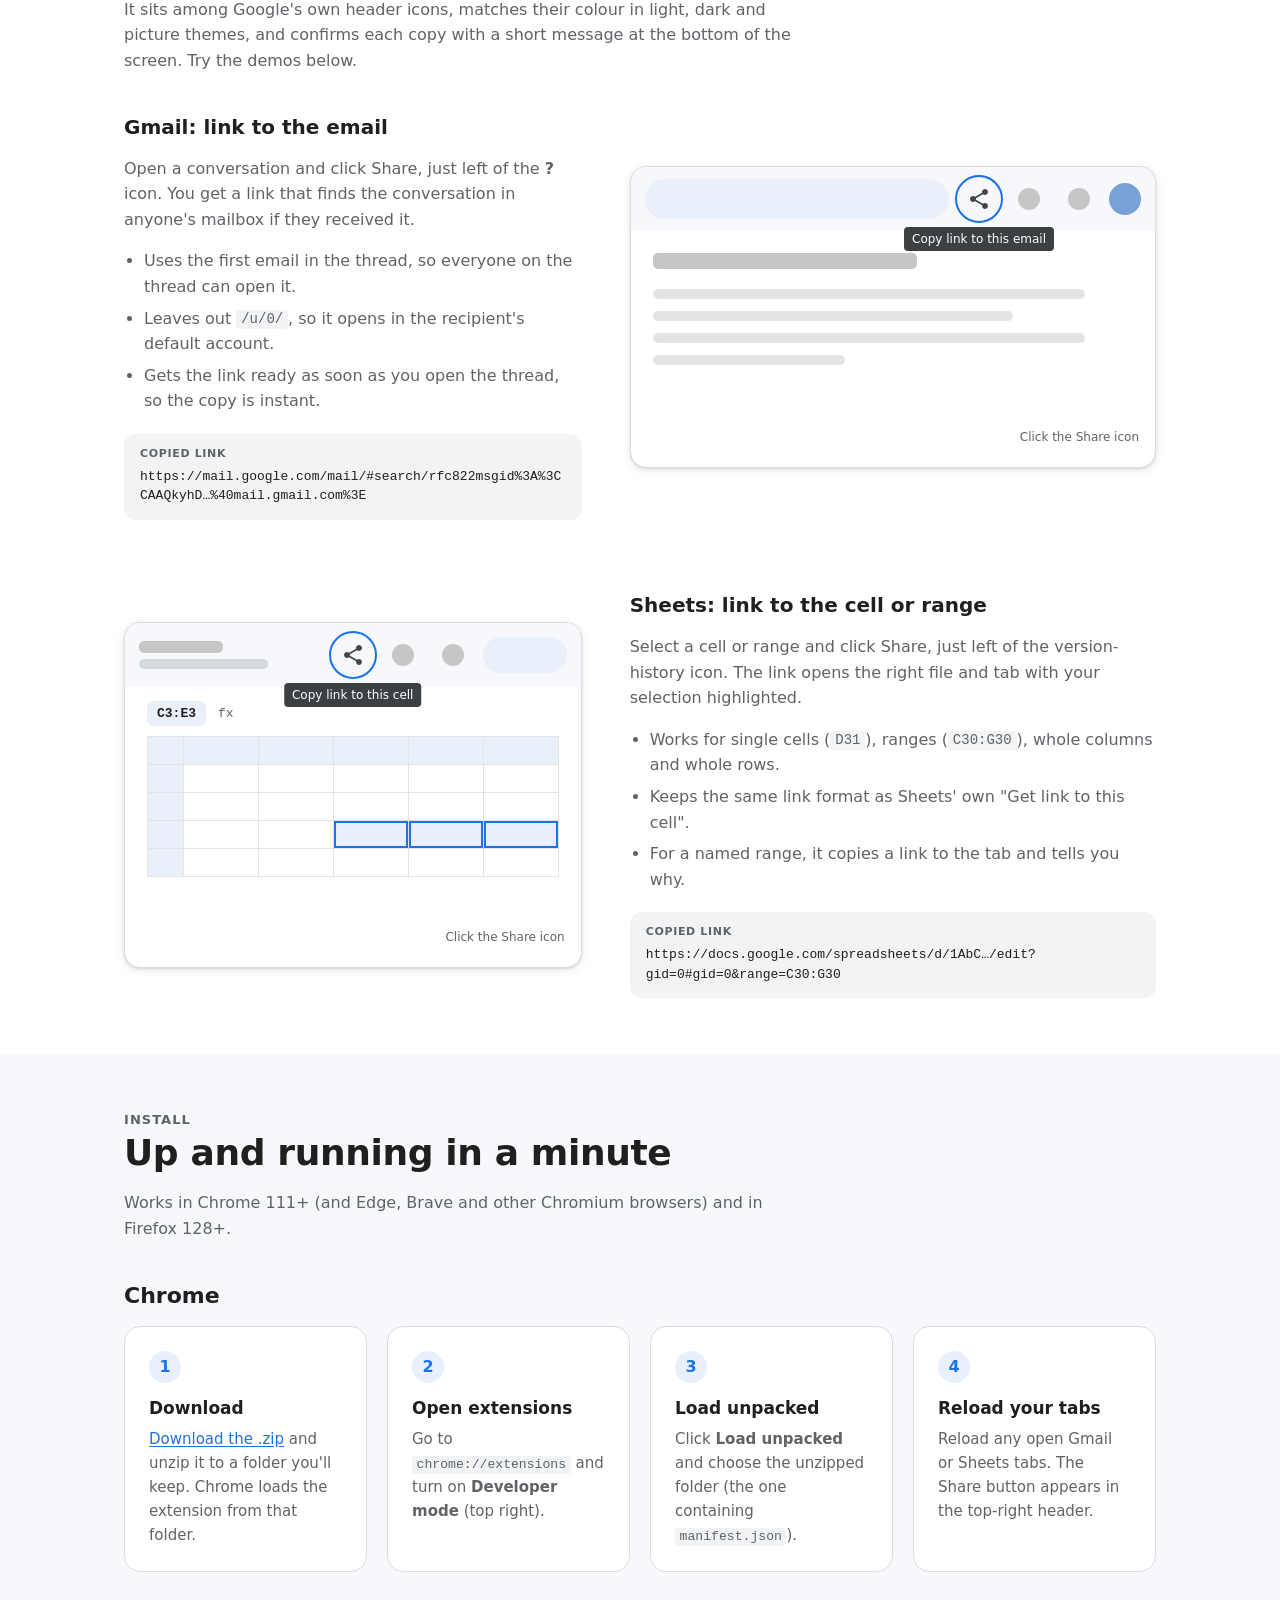
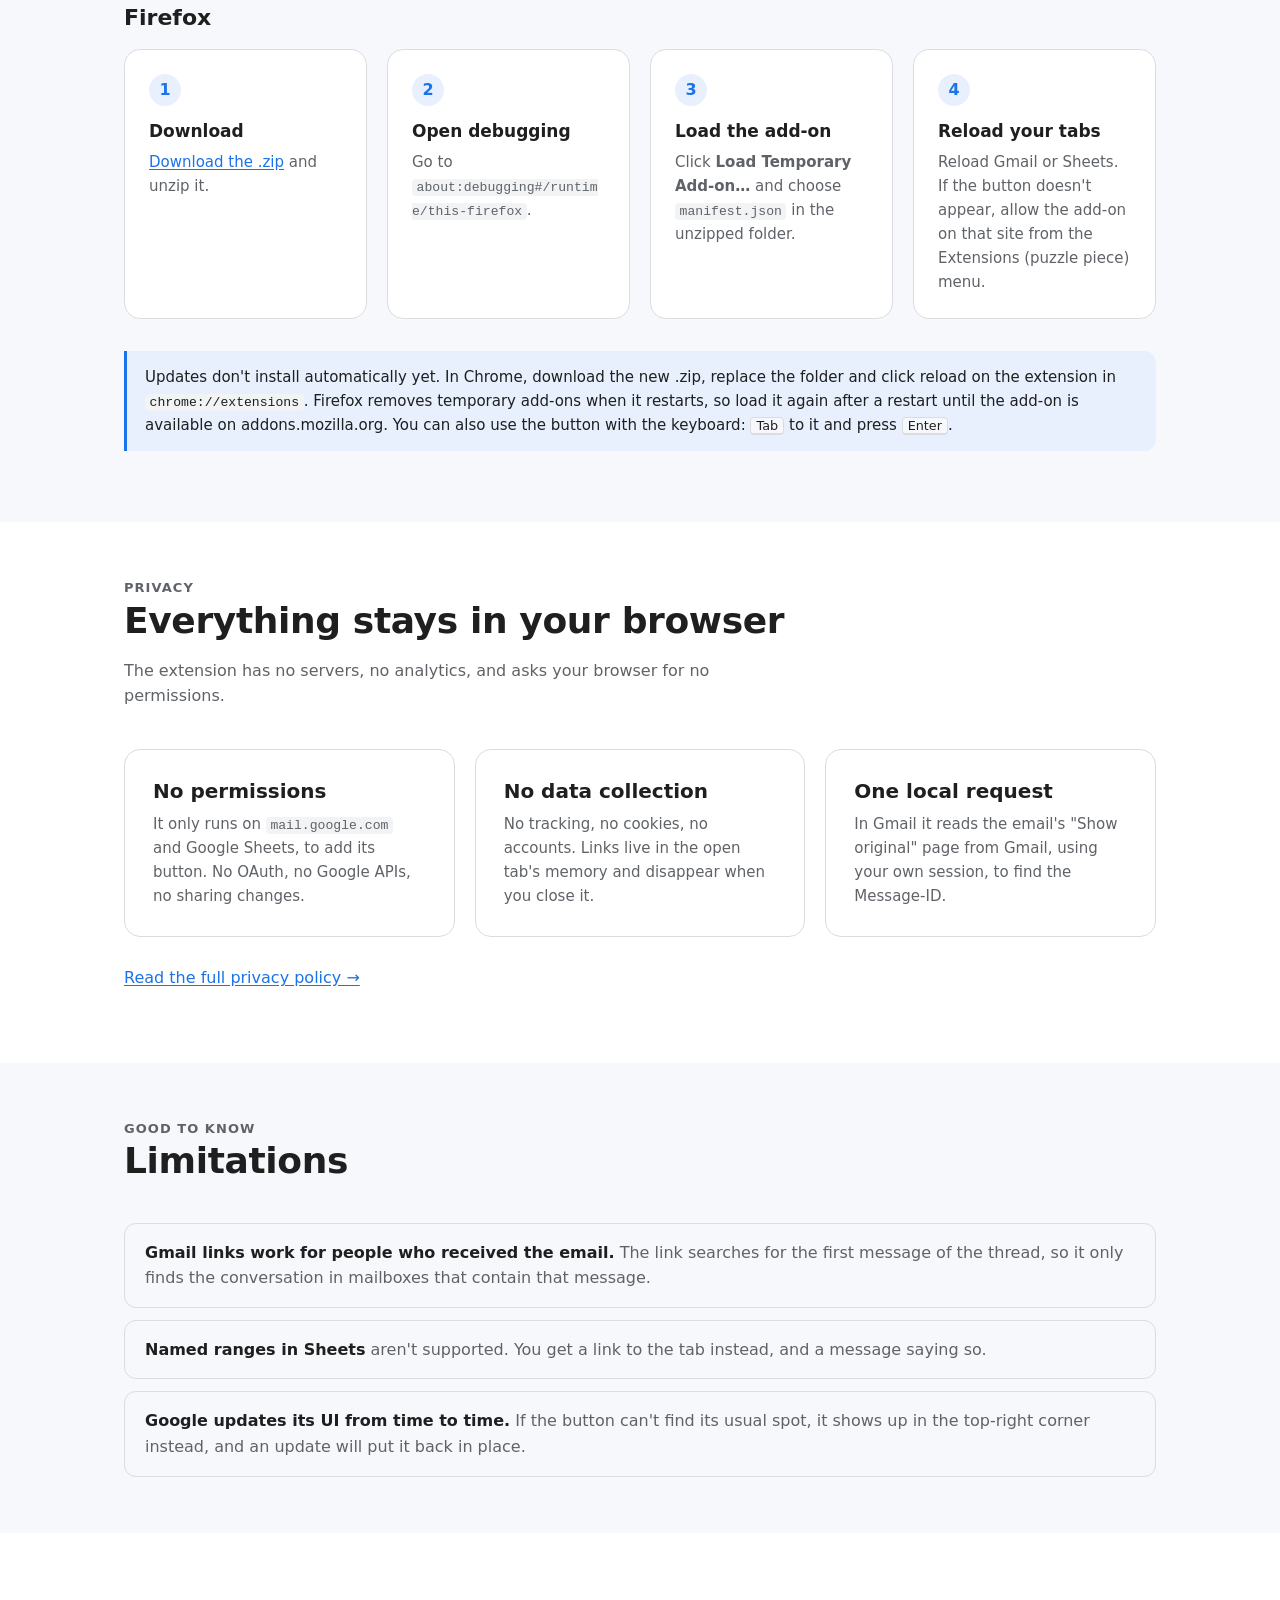
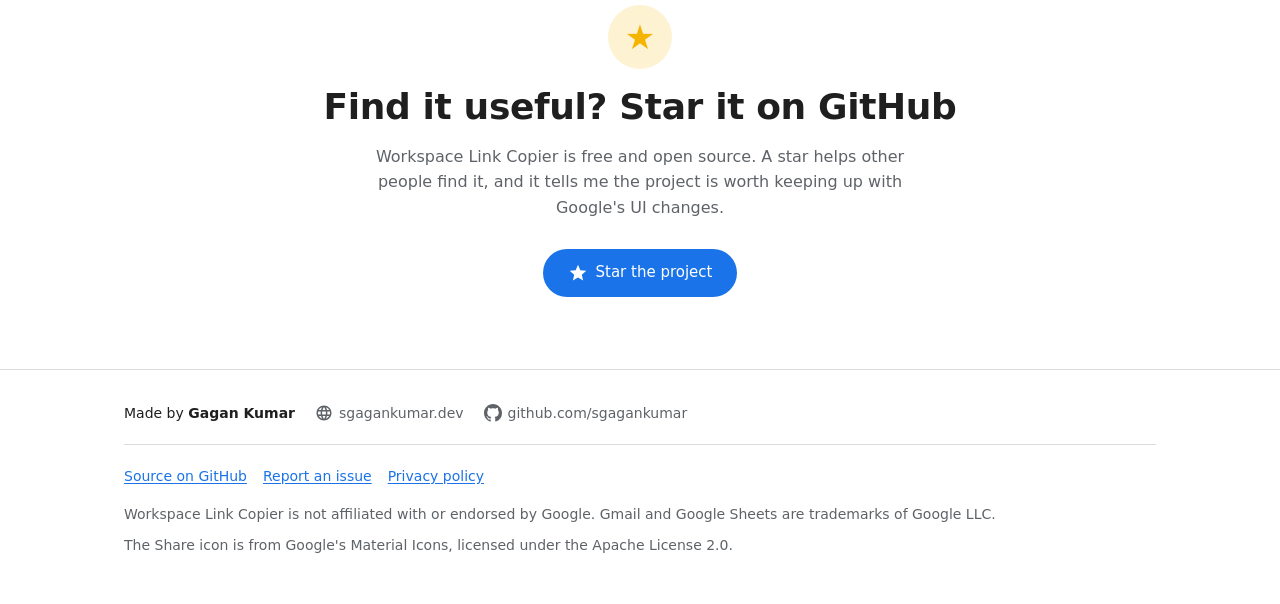
==== commit f2dedad4: "Add Firefox support - scripts/build.py builds dist/chrome and dist/firefox plus store zips from   th" ====
--- a/docs/index.html
+++ b/docs/index.html
@@ -4,7 +4,7 @@
   <meta charset="utf-8">
   <meta name="viewport" content="width=device-width, initial-scale=1">
   <title>Workspace Link Copier</title>
-  <meta name="description" content="Copy Email & Cell Links for Gmail™ and Sheets™ in one click. A free Chrome extension with no permissions; nothing leaves your browser.">
+  <meta name="description" content="Copy Email & Cell Links for Gmail™ and Sheets™ in one click. A free extension for Chrome and Firefox with no permissions; nothing leaves your browser.">
   <meta name="theme-color" content="#1a73e8">
   <link rel="icon" type="image/svg+xml" href="assets/icon.svg">
   <link rel="icon" type="image/png" sizes="32x32" href="assets/favicon-32.png">
@@ -176,8 +176,9 @@
       <div class="section-head">
         <p class="eyebrow">Install</p>
         <h2 id="install-title">Up and running in a minute</h2>
-        <p>Works in Chrome 111 or newer.</p>
-      </div>
+        <p>Works in Chrome 111+ (and Edge, Brave and other Chromium browsers) and in Firefox 128+.</p>
+      </div>
+      <h3 class="browser-head">Chrome</h3>
       <ol class="steps">
         <li>
           <h3>Download</h3>
@@ -196,7 +197,28 @@
           <p>Reload any open Gmail or Sheets tabs. The Share button appears in the top-right header.</p>
         </li>
       </ol>
-      <p class="note">Updates don't install automatically yet. To update, download the new .zip, replace the folder, and click reload on the extension in <code>chrome://extensions</code>. You can also use the button with the keyboard: <kbd>Tab</kbd> to it and press <kbd>Enter</kbd>.</p>
+
+      <h3 class="browser-head">Firefox</h3>
+      <ol class="steps">
+        <li>
+          <h3>Download</h3>
+          <p><a href="https://github.com/sgagankumar/workspace-link-copier/archive/refs/heads/main.zip">Download the .zip</a> and unzip it.</p>
+        </li>
+        <li>
+          <h3>Open debugging</h3>
+          <p>Go to <code>about:debugging#/runtime/this-firefox</code>.</p>
+        </li>
+        <li>
+          <h3>Load the add-on</h3>
+          <p>Click <strong>Load Temporary Add-on…</strong> and choose <code>manifest.json</code> in the unzipped folder.</p>
+        </li>
+        <li>
+          <h3>Reload your tabs</h3>
+          <p>Reload Gmail or Sheets. If the button doesn't appear, allow the add-on on that site from the Extensions (puzzle piece) menu.</p>
+        </li>
+      </ol>
+
+      <p class="note">Updates don't install automatically yet. In Chrome, download the new .zip, replace the folder and click reload on the extension in <code>chrome://extensions</code>. Firefox removes temporary add-ons when it restarts, so load it again after a restart until the add-on is available on addons.mozilla.org. You can also use the button with the keyboard: <kbd>Tab</kbd> to it and press <kbd>Enter</kbd>.</p>
     </div>
   </section>
 
@@ -205,7 +227,7 @@
       <div class="section-head">
         <p class="eyebrow">Privacy</p>
         <h2 id="privacy-title">Everything stays in your browser</h2>
-        <p>The extension has no servers, no analytics, and asks Chrome for no permissions.</p>
+        <p>The extension has no servers, no analytics, and asks your browser for no permissions.</p>
       </div>
       <div class="pillars">
         <div class="card">
--- a/docs/assets/site.css
+++ b/docs/assets/site.css
@@ -779,6 +779,11 @@
   }
 }
 
+.browser-head {
+  margin: 0 0 16px;
+  font-size: 22px;
+}
+
 .steps li {
   counter-increment: step;
   background: var(--bg);
